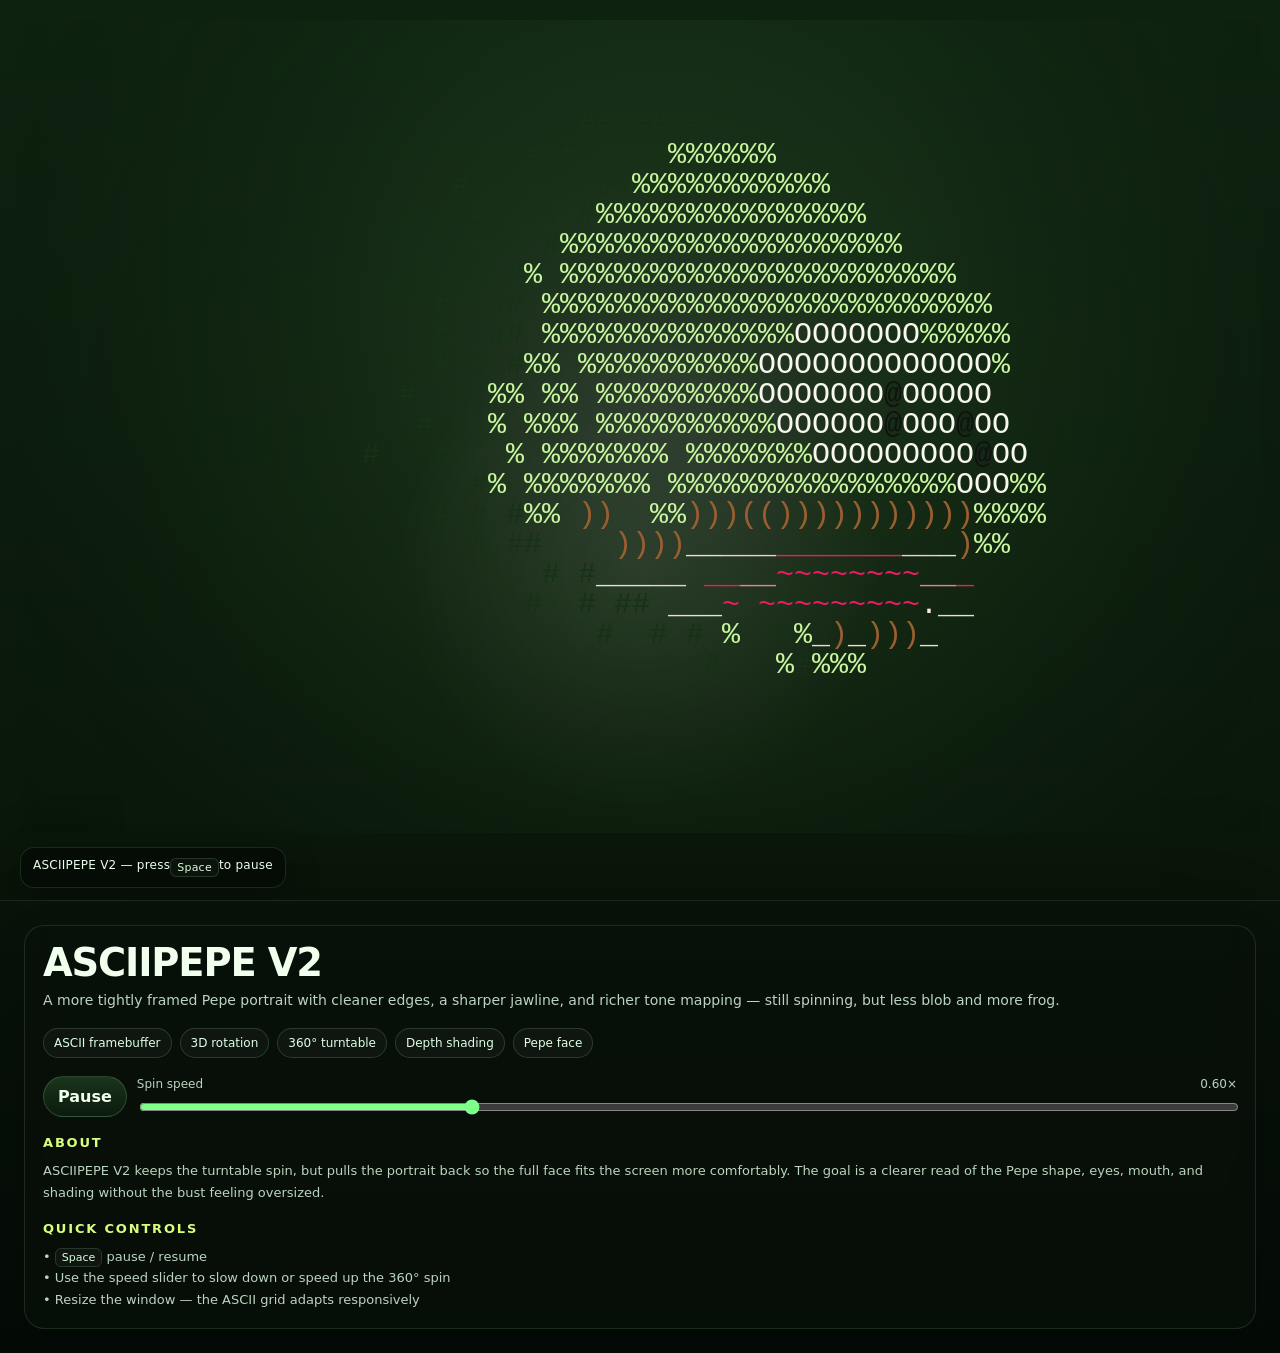
==== asciipepe/index.html @ fa3b50a5 "Add asciipepe versioned page" ====
<!doctype html>
<html lang="en">
  <head>
    <meta charset="UTF-8" />
    <meta name="viewport" content="width=device-width, initial-scale=1.0" />
    <title>ASCIIPEPE V2</title>
    <style>
      :root {
        color-scheme: dark;
        --bg0: #071006;
        --bg1: #0e2210;
        --panel: rgba(8, 16, 9, 0.78);
        --panel-strong: rgba(6, 13, 7, 0.92);
        --ink: #f0ffee;
        --muted: #bbd4bf;
        --accent: #7dff89;
        --accent2: #d6ff7a;
        --border: rgba(176, 255, 190, 0.12);
        --shadow: rgba(0, 0, 0, 0.28);
      }

      * { box-sizing: border-box; }
      html, body {
        margin: 0;
        min-height: 100%;
        min-height: 100dvh;
        overflow-x: hidden;
        overflow-y: auto;
        -webkit-text-size-adjust: 100%;
        background:
          radial-gradient(circle at 50% 42%, rgba(255,255,255,.08), transparent 24%),
          linear-gradient(180deg, var(--bg1), var(--bg0));
        color: var(--ink);
        font-family: Inter, ui-sans-serif, system-ui, -apple-system, BlinkMacSystemFont, "Segoe UI", sans-serif;
      }
      body::before {
        content: "";
        position: fixed;
        inset: 0;
        background:
          linear-gradient(transparent 0 49.5%, rgba(255,255,255,.02) 50%, transparent 50.5%),
          linear-gradient(90deg, transparent 0 49.5%, rgba(255,255,255,.012) 50%, transparent 50.5%);
        background-size: 100% 5px, 5px 100%;
        opacity: .16;
        pointer-events: none;
      }
      .shell {
        width: 100%;
        min-height: 100dvh;
        display: block;
      }
      .sceneWrap {
        position: relative;
        overflow: hidden;
        isolation: isolate;
        display: flex;
        flex-direction: column;
        min-height: 100svh;
        padding: 20px 20px 12px;
      }
      canvas { width: 100%; flex: 1 1 auto; min-height: 72svh; display: block; }
      .note {
        position: static;
        margin-top: 14px;
        display: inline-flex;
        align-self: flex-start;
        padding: 10px 12px;
        border-radius: 14px;
        background: var(--panel-strong);
        border: 1px solid var(--border);
        color: #eaffec;
        font-size: 12px;
        letter-spacing: 0.02em;
        backdrop-filter: blur(10px);
        box-shadow: 0 12px 34px var(--shadow);
      }
      .kbd {
        color: #d9ffd9;
        border: 1px solid rgba(183,255,189,.14);
        background: rgba(255,255,255,.03);
        padding: 2px 6px;
        border-radius: 6px;
        font-size: 11px;
      }
      .panel {
        padding: 24px;
        background: linear-gradient(180deg, rgba(8,18,10,.82), rgba(4,10,6,.94));
        border-top: 1px solid var(--border);
        box-shadow: 0 -20px 80px rgba(0,0,0,.2);
        overflow: auto;
        -webkit-overflow-scrolling: touch;
        overscroll-behavior: contain;
        padding-bottom: calc(24px + env(safe-area-inset-bottom));
      }
      .card {
        background: var(--panel);
        border: 1px solid var(--border);
        border-radius: 20px;
        padding: 18px;
        backdrop-filter: blur(10px);
        box-shadow: 0 12px 34px rgba(0,0,0,.22);
      }
      h1 {
        margin: 0 0 8px;
        font-size: clamp(28px, 3vw, 40px);
        letter-spacing: -0.03em;
        line-height: 1;
      }
      .lede {
        margin: 0;
        color: var(--muted);
        line-height: 1.55;
        font-size: 14px;
      }
      .pillrow { display: flex; flex-wrap: wrap; gap: 8px; margin-top: 16px; }
      .pill {
        border: 1px solid rgba(183,255,189,.16);
        border-radius: 999px;
        padding: 7px 10px;
        font-size: 12px;
        color: #dfffe7;
        background: rgba(255,255,255,.03);
      }
      .section { margin-top: 18px; }
      .section h2 {
        margin: 0 0 10px;
        font-size: 13px;
        text-transform: uppercase;
        letter-spacing: .14em;
        color: var(--accent2);
      }
      .meta {
        color: var(--muted);
        font-size: 13px;
        line-height: 1.65;
      }
      .controls { display: flex; flex-wrap: wrap; gap: 10px; align-items: center; margin-top: 18px; }
      button {
        appearance: none;
        border: 1px solid rgba(183,255,189,.18);
        background: linear-gradient(180deg, rgba(124,255,136,.16), rgba(94,210,103,.06));
        color: var(--ink);
        border-radius: 999px;
        padding: 10px 14px;
        font: inherit;
        font-weight: 650;
        cursor: pointer;
        transition: transform 160ms ease, border-color 160ms ease;
      }
      button:hover { transform: translateY(-1px); border-color: rgba(183,255,189,.35); }
      button:active { transform: translateY(1px); }
      button:focus-visible { outline: 2px solid var(--accent2); outline-offset: 2px; }
      .slider { display: grid; gap: 6px; min-width: 170px; flex: 1 1 170px; }
      .slider label { display: flex; justify-content: space-between; gap: 10px; font-size: 12px; color: var(--muted); }
      input[type="range"] { width: 100%; accent-color: var(--accent); }
      @media (max-width: 980px) {
        .sceneWrap { padding: 16px 16px 10px; }
      }
      @media (max-width: 720px) and (orientation: portrait) {
        html, body {
          min-height: 100dvh;
        }

        .sceneWrap {
          min-height: 82svh;
          touch-action: manipulation;
          padding: 14px 14px 10px;
        }

        .note {
          margin-top: 12px;
          padding: 8px 10px;
          font-size: 11px;
          max-width: calc(100vw - 20px);
        }

        .panel {
          padding: 14px 14px calc(14px + env(safe-area-inset-bottom));
          box-shadow: 0 -20px 80px rgba(0,0,0,.18);
        }

        .card {
          padding: 14px;
          border-radius: 16px;
        }

        h1 {
          font-size: clamp(24px, 7.2vw, 30px);
          margin-bottom: 6px;
        }

        .lede {
          font-size: 13px;
          line-height: 1.45;
        }

        .pillrow {
          display: none;
        }

        .controls {
          flex-direction: column;
          align-items: stretch;
          gap: 8px;
          margin-top: 14px;
        }

        button {
          width: 100%;
          padding: 12px 14px;
        }

        .slider {
          width: 100%;
          min-width: 0;
        }

        .section {
          margin-top: 14px;
        }

        .meta {
          font-size: 12px;
          line-height: 1.5;
        }
      }
      @media (prefers-reduced-motion: reduce) {
        .note::after { content: "  • motion reduced"; color: var(--muted); }
      }
    </style>
  </head>
  <body>
    <div class="shell">
      <div class="sceneWrap">
        <canvas id="scene" aria-label="Animated ASCII Pepe" role="img"></canvas>
        <div class="note">ASCIIPEPE V2 — press <span class="kbd">Space</span> to pause</div>
      </div>
      <aside class="panel">
        <div class="card">
          <h1>ASCIIPEPE V2</h1>
          <p class="lede">
            A more tightly framed Pepe portrait with cleaner edges, a sharper jawline, and richer tone mapping — still spinning, but less blob and more frog.
          </p>

          <div class="pillrow">
            <span class="pill">ASCII framebuffer</span>
            <span class="pill">3D rotation</span>
            <span class="pill">360° turntable</span>
            <span class="pill">Depth shading</span>
            <span class="pill">Pepe face</span>
          </div>

          <div class="controls">
            <button id="toggle" type="button">Pause</button>
            <div class="slider">
              <label for="speed"><span>Spin speed</span><span id="speedValue">0.6×</span></label>
              <input id="speed" type="range" min="0" max="2" step="0.05" value="0.6" />
            </div>
          </div>

          <div class="section">
            <h2>About</h2>
            <div class="meta">
              ASCIIPEPE V2 keeps the turntable spin, but pulls the portrait back so the full face fits the screen more
              comfortably. The goal is a clearer read of the Pepe shape, eyes, mouth, and shading without the bust
              feeling oversized.
            </div>
          </div>

          <div class="section">
            <h2>Quick controls</h2>
            <div class="meta">
              <div>• <span class="kbd">Space</span> pause / resume</div>
              <div>• Use the speed slider to slow down or speed up the 360° spin</div>
              <div>• Resize the window — the ASCII grid adapts responsively</div>
            </div>
          </div>
        </div>
      </aside>
    </div>

    <script>
      const canvas = document.getElementById('scene');
      const ctx = canvas.getContext('2d');
      const toggleBtn = document.getElementById('toggle');
      const speedInput = document.getElementById('speed');
      const speedValue = document.getElementById('speedValue');

      let width = 0;
      let height = 0;
      let dpr = 1;
      let cols = 0;
      let rows = 0;
      let charW = 10;
      let charH = 18;
      let paused = false;
      let speed = 0.6;
      let rot = 0;
      let drift = 0;
      let raf = 0;

      const ramp = ' .,:;=!*#%@';
      const skinTones = ['#081408', '#102010', '#173217', '#1d441b', '#275b25', '#32722f', '#438a3d', '#5ea951', '#86c96d', '#c8f79f'];
      const rimTones = ['#081408', '#102010', '#173217', '#204320'];
      const cheekTones = ['#6c3b25', '#915030', '#b86d42', '#d99859'];
      const eyeWhite = '#f7f6ef';
      const black = '#111111';
      const lip = '#9a5f31';
      const tongue = '#ef1a67';
      const highlight = '#f6ffe7';

      const clamp = (v, lo, hi) => Math.max(lo, Math.min(hi, v));
      const sat = (v) => clamp(v, 0, 1);
      const ellipse = (x, y, cx, cy, rx, ry) => (((x - cx) / rx) ** 2 + ((y - cy) / ry) ** 2);
      const superEllipse = (x, y, cx, cy, rx, ry, power = 1.7) => {
        const dx = Math.abs((x - cx) / rx);
        const dy = Math.abs((y - cy) / ry);
        return dx ** power + dy ** power;
      };
      const smooth = (a, b, x) => {
        const t = sat((x - a) / (b - a));
        return t * t * (3 - 2 * t);
      };

      function resize() {
        dpr = Math.min(window.devicePixelRatio || 1, 2);
        width = Math.max(1, canvas.clientWidth);
        height = Math.max(1, canvas.clientHeight);
        canvas.width = Math.floor(width * dpr);
        canvas.height = Math.floor(height * dpr);
        canvas.style.width = '100%';
        canvas.style.height = '100%';
        ctx.setTransform(dpr, 0, 0, dpr, 0, 0);

        const compact = width <= 720 || height <= 680;
        charH = Math.max(compact ? 13 : 16, Math.min(compact ? 22 : 30, Math.floor(Math.min(width, height) / (compact ? 26 : 22))));
        charW = Math.max(8, Math.floor(charH * 0.6));
        cols = Math.max(compact ? 30 : 44, Math.floor(width / charW));
        rows = Math.max(compact ? 18 : 24, Math.floor(height / charH));
        ctx.font = `${charH}px ui-monospace, SFMono-Regular, Menlo, Monaco, Consolas, monospace`;
        ctx.textBaseline = 'top';
      }

      function rotate3D(x, y, z, yaw, pitch, roll) {
        const sy = Math.sin(yaw);
        const cy = Math.cos(yaw);
        const sp = Math.sin(pitch);
        const cp = Math.cos(pitch);
        const sr = Math.sin(roll);
        const cr = Math.cos(roll);

        let x1 = x * cy + z * sy;
        let z1 = -x * sy + z * cy;
        let y1 = y;

        let y2 = y1 * cp - z1 * sp;
        let z2 = y1 * sp + z1 * cp;
        let x2 = x1;

        let x3 = x2 * cr - y2 * sr;
        let y3 = x2 * sr + y2 * cr;
        return [x3, y3, z2];
      }

      function headField(x, y) {
        const skull = 1 - superEllipse(x, y, -0.06, -0.10, 0.78, 0.68, 1.72);
        const brow = 1 - superEllipse(x, y, 0.02, -0.28, 0.64, 0.23, 2.35);
        const cheekL = 1 - superEllipse(x, y, -0.38, 0.10, 0.54, 0.40, 1.56);
        const cheekR = 1 - superEllipse(x, y, 0.34, 0.08, 0.42, 0.33, 1.55);
        const jaw = 1 - superEllipse(x, y, 0.02, 0.32, 0.70, 0.28, 1.42);
        const chin = 1 - superEllipse(x, y, 0.08, 0.52, 0.22, 0.09, 2.00);
        const snout = 1 - superEllipse(x, y, 0.16, 0.17, 0.46, 0.17, 2.10);
        return Math.max(skull, brow, cheekL, cheekR, jaw, chin, snout);
      }

      function featureAt(x, y, z, t, turn, light) {
        const profile = headField(x, y);
        if (profile <= 0) return null;

        const edge = smooth(0.05, 0.22, profile);
        const ridge = clamp(z * 0.78 + light * 0.70 + 0.05 * Math.sin(t * 0.75 + x * 3.0), 0, 1);
        const toneIdx = Math.floor(clamp(ridge * (skinTones.length - 1), 0, skinTones.length - 1));
        let ch = ramp[Math.floor(ridge * (ramp.length - 1))];
        let color = skinTones[toneIdx];
        let priority = 1;

        if (profile < 0.18) {
          ch = '#';
          color = rimTones[Math.floor(clamp((1 - profile) * (rimTones.length - 1), 0, rimTones.length - 1))];
          priority = 8;
        }

        if (edge > 0.41 && priority < 7) {
          ch = '%';
          color = skinTones[Math.min(skinTones.length - 1, toneIdx + 1)];
          priority = 7;
        }

        const browLift = 0.020 * Math.sin(t * 1.8 + x * 5.5);
        const eyeShift = turn * 0.06;
        const eyeSquash = 1 - Math.min(0.14, Math.abs(turn) * 0.12);
        const eyeL = ellipse(x, y, -0.14 + eyeShift, -0.06 + browLift, 0.30 * eyeSquash, 0.19);
        const eyeR = ellipse(x, y, 0.22 + eyeShift, -0.05 - browLift, 0.24 * eyeSquash, 0.17);
        const pupilL = ellipse(x, y, -0.08 + eyeShift, -0.03 + browLift, 0.055 * eyeSquash, 0.060);
        const pupilR = ellipse(x, y, 0.22 + eyeShift, -0.02 - browLift, 0.050 * eyeSquash, 0.056);
        const glintL = ellipse(x, y, -0.04 + eyeShift, -0.10 + browLift, 0.028, 0.035);
        const glintR = ellipse(x, y, 0.26 + eyeShift, -0.09 - browLift, 0.024, 0.030);
        const lidL = y < -0.10 && y > -0.32 && x < 0.10 && x > -0.44;
        const lidR = y < -0.11 && y > -0.30 && x > 0.04 && x < 0.54;

        if (eyeL <= 1 && priority < 9) { ch = 'O'; color = eyeWhite; priority = 9; }
        if (eyeR <= 1 && priority < 9) { ch = 'O'; color = eyeWhite; priority = 9; }
        if (pupilL <= 1 && priority < 10) { ch = '@'; color = black; priority = 10; }
        if (pupilR <= 1 && priority < 10) { ch = '@'; color = black; priority = 10; }
        if (glintL <= 1 && priority < 11) { ch = '.'; color = highlight; priority = 11; }
        if (glintR <= 1 && priority < 11) { ch = '.'; color = highlight; priority = 11; }
        if ((lidL || lidR) && priority < 6) { ch = '-'; color = rimTones[1]; priority = 6; }

        const browBarL = y > -0.22 && y < -0.14 && x > -0.38 && x < 0.04;
        const browBarR = y > -0.20 && y < -0.12 && x > 0.02 && x < 0.38;
        if ((browBarL || browBarR) && priority < 7) { ch = '='; color = rimTones[2]; priority = 7; }

        const bridge = Math.abs(x - 0.12 - 0.14 * Math.tan(y * 0.95) - turn * 0.04) < 0.016 && y > -0.13 && y < 0.16;
        if (bridge && priority < 7) { ch = '/'; color = rimTones[2]; priority = 7; }

        const nose = ellipse(x, y, 0.10 + turn * 0.03, 0.05, 0.052, 0.046);
        if (nose <= 1 && priority < 8) { ch = ch === ' ' ? ':' : ch; color = rimTones[1]; priority = 8; }
        const nostrilL = ellipse(x, y, 0.06 + turn * 0.02, 0.08, 0.017, 0.013);
        const nostrilR = ellipse(x, y, 0.12 + turn * 0.02, 0.08, 0.017, 0.013);
        if (nostrilL <= 1 && priority < 9) { ch = '.'; color = black; priority = 9; }
        if (nostrilR <= 1 && priority < 9) { ch = '.'; color = black; priority = 9; }

        const foldL = Math.abs(y - (0.03 + 0.11 * Math.sin((x + 0.46) * 7 + turn))) < 0.022 && x < 0.10 && x > -0.50;
        const foldR = Math.abs(y - (0.04 + 0.08 * Math.sin((x - 0.10) * 7.3 - turn))) < 0.022 && x > 0.02 && x < 0.58;
        if ((foldL || foldR)) { ch = ch === ' ' ? '~' : ch; if (priority < 6) { color = rimTones[1]; priority = 6; } }

        const cheekGlowL = ellipse(x, y, -0.28, 0.12, 0.18, 0.13);
        const cheekGlowR = ellipse(x, y, 0.22, 0.10, 0.17, 0.12);
        if (cheekGlowL <= 1 && priority < 5) {
          ch = ch === ' ' ? '.' : ch;
          color = cheekTones[clamp(3 - Math.floor(cheekGlowL * 3), 0, 3)];
          priority = 5;
        }
        if (cheekGlowR <= 1 && priority < 5) {
          ch = ch === ' ' ? '.' : ch;
          color = cheekTones[clamp(3 - Math.floor(cheekGlowR * 3), 0, 3)];
          priority = 5;
        }

        const mouthCurve = 0.39 + 0.04 * Math.cos((x + 0.08) * 2.6);
        const mouthBand = Math.abs(y - mouthCurve) < 0.020 && x > -0.48 && x < 0.58;
        const mouthShade = Math.abs(y - (mouthCurve + 0.045)) < 0.016 && x > -0.36 && x < 0.50;
        const outerM = ellipse(x, y, 0.02 + turn * 0.03, 0.37, 0.72 * eyeSquash, 0.17);
        const innerM = ellipse(x, y, 0.06 + turn * 0.04, 0.40, 0.60 * eyeSquash, 0.12);
        const tongueM = ellipse(x, y, -0.01 + turn * 0.03, 0.44, 0.24 * eyeSquash, 0.070);
        const toothM = ellipse(x, y, 0.31 + turn * 0.03, 0.40, 0.09, 0.040);
        const gumLine = Math.abs(y - (0.29 + 0.08 * Math.cos((x + 0.10) * 2.8))) < 0.022 && x > -0.44 && x < 0.56;

        if (outerM <= 1 && priority < 8) { ch = ')'; color = lip; priority = 8; }
        if (innerM <= 1 && priority < 9) {
          ch = '_';
          color = innerM < 0.72 ? (innerM > 0.55 ? '#f1cddc' : innerM > 0.38 ? tongue : '#ef7aaa') : '#eadfd8';
          priority = 9;
        }
        if (tongueM <= 1 && priority < 10) { ch = '~'; color = tongue; priority = 10; }
        if (toothM <= 1 && priority < 11) { ch = '.'; color = '#f5ede7'; priority = 11; }
        if (gumLine && priority < 4) { ch = '-'; color = rimTones[0]; priority = 4; }
        if (mouthBand && priority < 8) { ch = x < 0 ? '_' : '-'; color = lip; priority = 8; }
        if (mouthShade && priority < 7) { ch = ch === ' ' ? '.' : ch; color = lip; priority = 7; }

        const cornerL = ellipse(x, y, -0.34 + turn * 0.03, 0.33, 0.11, 0.08);
        const cornerR = ellipse(x, y, 0.40 + turn * 0.03, 0.33, 0.12, 0.085);
        if (cornerL <= 1 && priority < 9) { ch = '('; color = lip; priority = 9; }
        if (cornerR <= 1 && priority < 9) { ch = ')'; color = lip; priority = 9; }

        const jaw = ellipse(x, y, -0.04 + turn * 0.06, 0.32, 0.96 * (1 - Math.abs(turn) * 0.06), 0.74);
        if (jaw <= 1 && priority < 3) {
          ch = ridge > 0.55 ? '.' : ',';
          color = skinTones[Math.max(0, toneIdx - 1)];
          priority = 3;
        }

        const lowerLip = Math.abs(y - (0.40 + 0.06 * Math.cos((x + 0.16) * 4.2))) < 0.018 && x > -0.24 && x < 0.56;
        if (lowerLip && priority < 7) { ch = '_'; color = lip; priority = 7; }

        if (priority < 4 && ridge > 0.95) {
          ch = ch === ' ' ? '.' : ch;
          color = skinTones[Math.min(skinTones.length - 1, toneIdx + 2)];
          priority = 4;
        }

        return { ch, color, priority };
      }

      function drawFrame(time) {
        const t = time * 0.001;
        if (!paused) {
          rot += 0.026 * speed;
          drift += 0.010 * speed;
        }

        ctx.clearRect(0, 0, width, height);
        const bloom = ctx.createRadialGradient(width * 0.52, height * 0.46, 20, width * 0.52, height * 0.46, Math.max(width, height) * 0.64);
        bloom.addColorStop(0, 'rgba(255,255,248,0.12)');
        bloom.addColorStop(0.28, 'rgba(104,165,90,0.12)');
        bloom.addColorStop(0.58, 'rgba(46,89,48,0.10)');
        bloom.addColorStop(1, 'rgba(0,0,0,0)');
        ctx.fillStyle = bloom;
        ctx.fillRect(0, 0, width, height);

        const cellCount = cols * rows;
        const chars = new Array(cellCount).fill(' ');
        const colors = new Array(cellCount).fill('transparent');
        const depth = new Float32Array(cellCount).fill(-1e9);

        const compact = width <= 720 || height <= 680;
        const scenePad = compact ? 0.14 : 0.11;
        const padX = width * scenePad;
        const padY = height * scenePad;
        const usableWidth = Math.max(0, width - padX * 2);
        const usableHeight = Math.max(0, height - padY * 2);
        const baseX = padX + usableWidth * 0.5;
        const baseY = padY + usableHeight * 0.5;
        const scale = Math.min(usableWidth, usableHeight) * (compact ? 0.60 : 0.66);
        const spin = rot;
        const yaw = spin;
        const pitch = 0.18 * Math.sin(t * 0.54) - 0.08;
        const roll = 0.10 * Math.sin(t * 0.38) + 0.02 * Math.sin(t * 1.3);
        const turn = Math.sin(t * 0.55) * 0.32 + Math.sin(t * 1.15) * 0.06;
        const sway = Math.sin(t * 0.36) * 0.06;

        for (let row = 0; row < rows; row++) {
          for (let col = 0; col < cols; col++) {
            const idx = row * cols + col;
            const nx = (col / (cols - 1)) * 2 - 1;
            const ny = (row / (rows - 1)) * 2 - 1;

            let x = nx * 1.08 + 0.08 * Math.sin(t * 0.65 + ny * 3.2);
            let y = ny * 1.02 + 0.04 * Math.cos(t * 0.9 + nx * 4.1);
            x *= 1 - Math.min(0.16, Math.abs(nx) * 0.08);
            y *= 1 - Math.min(0.08, Math.abs(ny) * 0.05);

            const profile = headField(x, y);
            if (profile <= 0) continue;
            const localZ = Math.sqrt(profile) * 0.98;
            const lit = clamp(0.58 + localZ * 0.36 - x * 0.12 - y * 0.08 + Math.cos(yaw) * 0.05, 0, 1);
            let [rx, ry, rz] = rotate3D(x, y, localZ, yaw, pitch, roll);
            rx += 0.03 * Math.sin(t * 0.4 + y * 2.4);
            ry += sway * rx;
            rz += 0.02 * Math.cos(t * 0.3 + x * 2.1);

            const sx = baseX + rx * scale;
            const sy = baseY + ry * scale * (compact ? 0.88 : 0.93);
            const c = Math.floor(sx / charW);
            const r = Math.floor(sy / charH);
            if (c < 0 || c >= cols || r < 0 || r >= rows) continue;

            const screenIdx = r * cols + c;
            const depthValue = rz + localZ * 0.22;
            if (depthValue <= depth[screenIdx]) continue;

            const feature = featureAt(x, y, localZ, t + drift, turn, lit);
            if (!feature) continue;
            depth[screenIdx] = depthValue;
            chars[screenIdx] = feature.ch;
            colors[screenIdx] = feature.color;
          }
        }

        for (let row = 0; row < rows; row++) {
          for (let col = 0; col < cols; col++) {
            const idx = row * cols + col;
            const ch = chars[idx];
            if (ch === ' ') continue;
            ctx.fillStyle = colors[idx];
            ctx.fillText(ch, col * charW, row * charH);
          }
        }

        raf = requestAnimationFrame(drawFrame);
      }

      function setSpeed(v) {
        speed = v;
        speedValue.textContent = `${Number(v).toFixed(2).replace(/\.00$/, '.0')}×`;
      }

      toggleBtn.addEventListener('click', () => {
        paused = !paused;
        toggleBtn.textContent = paused ? 'Resume' : 'Pause';
      });
      speedInput.addEventListener('input', (e) => setSpeed(parseFloat(e.target.value)));
      window.addEventListener('keydown', (e) => {
        if (e.code === 'Space') {
          e.preventDefault();
          toggleBtn.click();
        }
      });
      window.addEventListener('resize', resize);

      resize();
      setSpeed(parseFloat(speedInput.value));
      drawFrame(performance.now());
    </script>
  </body>
</html>
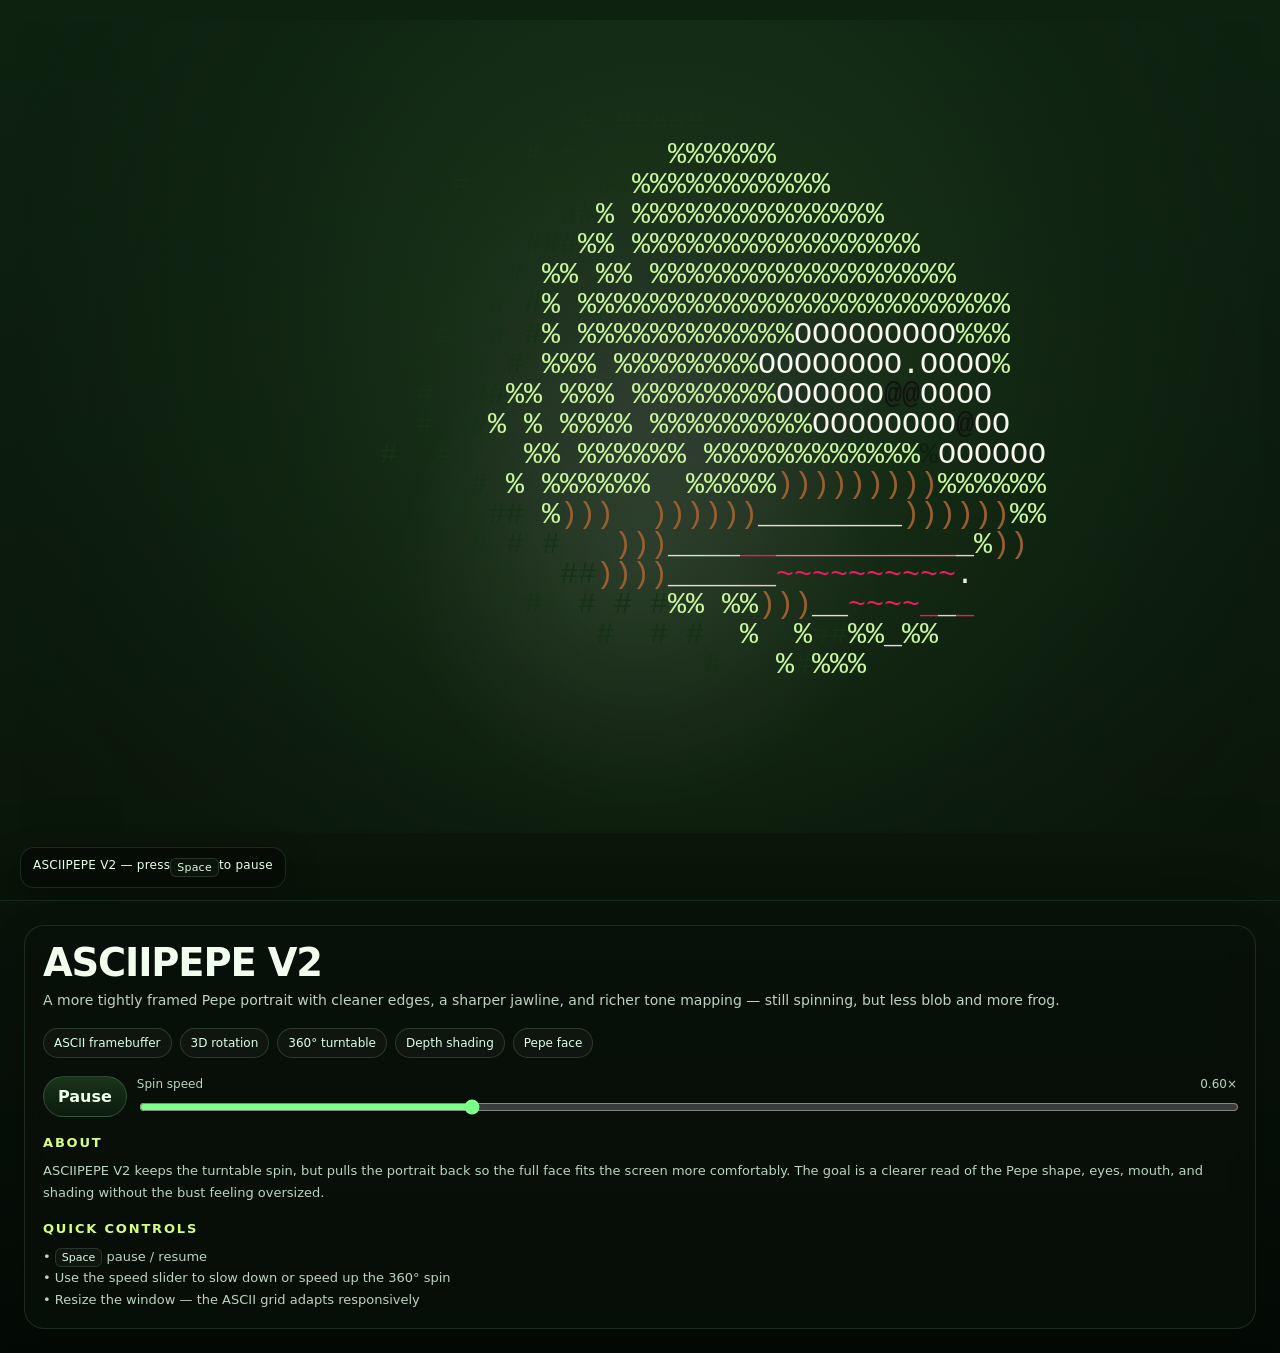
==== commit 4a5eaad4: "Raise ASCII Pepe features and freeze pause" ====
--- a/asciipepe/index.html
+++ b/asciipepe/index.html
@@ -297,6 +297,7 @@
       let speed = 0.6;
       let rot = 0;
       let drift = 0;
+      let frozenT = 0;
       let raf = 0;
 
       const ramp = ' .,:;=!*#%@';
@@ -399,12 +400,12 @@
         const browLift = 0.020 * Math.sin(t * 1.8 + x * 5.5);
         const eyeShift = turn * 0.06;
         const eyeSquash = 1 - Math.min(0.14, Math.abs(turn) * 0.12);
-        const eyeL = ellipse(x, y, -0.14 + eyeShift, -0.06 + browLift, 0.30 * eyeSquash, 0.19);
-        const eyeR = ellipse(x, y, 0.22 + eyeShift, -0.05 - browLift, 0.24 * eyeSquash, 0.17);
-        const pupilL = ellipse(x, y, -0.08 + eyeShift, -0.03 + browLift, 0.055 * eyeSquash, 0.060);
-        const pupilR = ellipse(x, y, 0.22 + eyeShift, -0.02 - browLift, 0.050 * eyeSquash, 0.056);
-        const glintL = ellipse(x, y, -0.04 + eyeShift, -0.10 + browLift, 0.028, 0.035);
-        const glintR = ellipse(x, y, 0.26 + eyeShift, -0.09 - browLift, 0.024, 0.030);
+        const eyeL = ellipse(x, y, -0.14 + eyeShift, -0.10 + browLift, 0.30 * eyeSquash, 0.19);
+        const eyeR = ellipse(x, y, 0.22 + eyeShift, -0.09 - browLift, 0.24 * eyeSquash, 0.17);
+        const pupilL = ellipse(x, y, -0.08 + eyeShift, -0.07 + browLift, 0.055 * eyeSquash, 0.060);
+        const pupilR = ellipse(x, y, 0.22 + eyeShift, -0.06 - browLift, 0.050 * eyeSquash, 0.056);
+        const glintL = ellipse(x, y, -0.04 + eyeShift, -0.14 + browLift, 0.028, 0.035);
+        const glintR = ellipse(x, y, 0.26 + eyeShift, -0.13 - browLift, 0.024, 0.030);
         const lidL = y < -0.10 && y > -0.32 && x < 0.10 && x > -0.44;
         const lidR = y < -0.11 && y > -0.30 && x > 0.04 && x < 0.54;
 
@@ -447,14 +448,14 @@
           priority = 5;
         }
 
-        const mouthCurve = 0.39 + 0.04 * Math.cos((x + 0.08) * 2.6);
+        const mouthCurve = 0.34 + 0.04 * Math.cos((x + 0.08) * 2.6);
         const mouthBand = Math.abs(y - mouthCurve) < 0.020 && x > -0.48 && x < 0.58;
         const mouthShade = Math.abs(y - (mouthCurve + 0.045)) < 0.016 && x > -0.36 && x < 0.50;
-        const outerM = ellipse(x, y, 0.02 + turn * 0.03, 0.37, 0.72 * eyeSquash, 0.17);
-        const innerM = ellipse(x, y, 0.06 + turn * 0.04, 0.40, 0.60 * eyeSquash, 0.12);
-        const tongueM = ellipse(x, y, -0.01 + turn * 0.03, 0.44, 0.24 * eyeSquash, 0.070);
-        const toothM = ellipse(x, y, 0.31 + turn * 0.03, 0.40, 0.09, 0.040);
-        const gumLine = Math.abs(y - (0.29 + 0.08 * Math.cos((x + 0.10) * 2.8))) < 0.022 && x > -0.44 && x < 0.56;
+        const outerM = ellipse(x, y, 0.02 + turn * 0.03, 0.32, 0.72 * eyeSquash, 0.17);
+        const innerM = ellipse(x, y, 0.06 + turn * 0.04, 0.35, 0.60 * eyeSquash, 0.12);
+        const tongueM = ellipse(x, y, -0.01 + turn * 0.03, 0.39, 0.24 * eyeSquash, 0.070);
+        const toothM = ellipse(x, y, 0.31 + turn * 0.03, 0.35, 0.09, 0.040);
+        const gumLine = Math.abs(y - (0.25 + 0.08 * Math.cos((x + 0.10) * 2.8))) < 0.022 && x > -0.44 && x < 0.56;
 
         if (outerM <= 1 && priority < 8) { ch = ')'; color = lip; priority = 8; }
         if (innerM <= 1 && priority < 9) {
@@ -494,6 +495,7 @@
 
       function drawFrame(time) {
         const t = time * 0.001;
+        const animT = paused ? frozenT : t;
         if (!paused) {
           rot += 0.026 * speed;
           drift += 0.010 * speed;
@@ -524,10 +526,10 @@
         const scale = Math.min(usableWidth, usableHeight) * (compact ? 0.60 : 0.66);
         const spin = rot;
         const yaw = spin;
-        const pitch = 0.18 * Math.sin(t * 0.54) - 0.08;
-        const roll = 0.10 * Math.sin(t * 0.38) + 0.02 * Math.sin(t * 1.3);
-        const turn = Math.sin(t * 0.55) * 0.32 + Math.sin(t * 1.15) * 0.06;
-        const sway = Math.sin(t * 0.36) * 0.06;
+        const pitch = 0.18 * Math.sin(animT * 0.54) - 0.08;
+        const roll = 0.10 * Math.sin(animT * 0.38) + 0.02 * Math.sin(animT * 1.3);
+        const turn = Math.sin(animT * 0.55) * 0.32 + Math.sin(animT * 1.15) * 0.06;
+        const sway = Math.sin(animT * 0.36) * 0.06;
 
         for (let row = 0; row < rows; row++) {
           for (let col = 0; col < cols; col++) {
@@ -535,8 +537,8 @@
             const nx = (col / (cols - 1)) * 2 - 1;
             const ny = (row / (rows - 1)) * 2 - 1;
 
-            let x = nx * 1.08 + 0.08 * Math.sin(t * 0.65 + ny * 3.2);
-            let y = ny * 1.02 + 0.04 * Math.cos(t * 0.9 + nx * 4.1);
+            let x = nx * 1.08 + 0.08 * Math.sin(animT * 0.65 + ny * 3.2);
+            let y = ny * 1.02 + 0.04 * Math.cos(animT * 0.9 + nx * 4.1);
             x *= 1 - Math.min(0.16, Math.abs(nx) * 0.08);
             y *= 1 - Math.min(0.08, Math.abs(ny) * 0.05);
 
@@ -545,9 +547,9 @@
             const localZ = Math.sqrt(profile) * 0.98;
             const lit = clamp(0.58 + localZ * 0.36 - x * 0.12 - y * 0.08 + Math.cos(yaw) * 0.05, 0, 1);
             let [rx, ry, rz] = rotate3D(x, y, localZ, yaw, pitch, roll);
-            rx += 0.03 * Math.sin(t * 0.4 + y * 2.4);
+            rx += 0.03 * Math.sin(animT * 0.4 + y * 2.4);
             ry += sway * rx;
-            rz += 0.02 * Math.cos(t * 0.3 + x * 2.1);
+            rz += 0.02 * Math.cos(animT * 0.3 + x * 2.1);
 
             const sx = baseX + rx * scale;
             const sy = baseY + ry * scale * (compact ? 0.88 : 0.93);
@@ -559,7 +561,7 @@
             const depthValue = rz + localZ * 0.22;
             if (depthValue <= depth[screenIdx]) continue;
 
-            const feature = featureAt(x, y, localZ, t + drift, turn, lit);
+            const feature = featureAt(x, y, localZ, animT + drift, turn, lit);
             if (!feature) continue;
             depth[screenIdx] = depthValue;
             chars[screenIdx] = feature.ch;
@@ -587,6 +589,7 @@
 
       toggleBtn.addEventListener('click', () => {
         paused = !paused;
+        if (paused) frozenT = performance.now() * 0.001;
         toggleBtn.textContent = paused ? 'Resume' : 'Pause';
       });
       speedInput.addEventListener('input', (e) => setSpeed(parseFloat(e.target.value)));
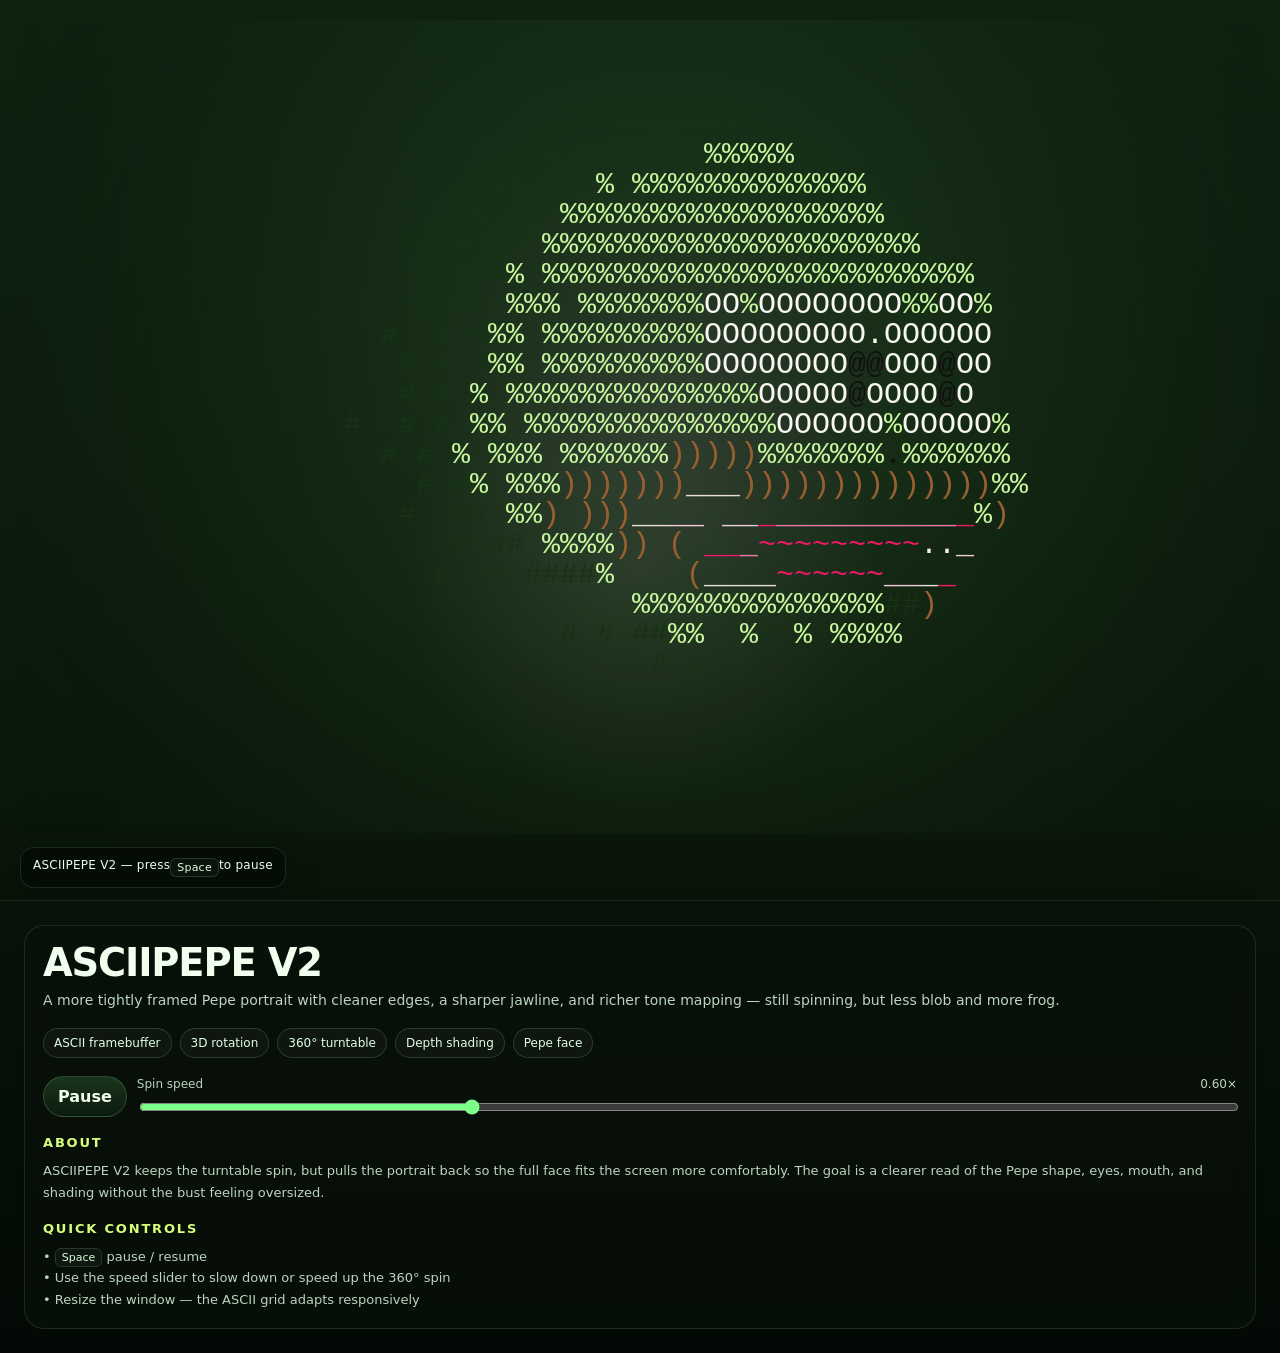
==== commit d22ea7c2: "Raise ASCII Pepe features and remove jitter" ====
--- a/asciipepe/index.html
+++ b/asciipepe/index.html
@@ -397,15 +397,15 @@
           priority = 7;
         }
 
-        const browLift = 0.020 * Math.sin(t * 1.8 + x * 5.5);
-        const eyeShift = turn * 0.06;
-        const eyeSquash = 1 - Math.min(0.14, Math.abs(turn) * 0.12);
-        const eyeL = ellipse(x, y, -0.14 + eyeShift, -0.10 + browLift, 0.30 * eyeSquash, 0.19);
-        const eyeR = ellipse(x, y, 0.22 + eyeShift, -0.09 - browLift, 0.24 * eyeSquash, 0.17);
-        const pupilL = ellipse(x, y, -0.08 + eyeShift, -0.07 + browLift, 0.055 * eyeSquash, 0.060);
-        const pupilR = ellipse(x, y, 0.22 + eyeShift, -0.06 - browLift, 0.050 * eyeSquash, 0.056);
-        const glintL = ellipse(x, y, -0.04 + eyeShift, -0.14 + browLift, 0.028, 0.035);
-        const glintR = ellipse(x, y, 0.26 + eyeShift, -0.13 - browLift, 0.024, 0.030);
+        const browLift = 0;
+        const eyeShift = 0;
+        const eyeSquash = 1 - Math.min(0.10, Math.abs(turn) * 0.06);
+        const eyeL = ellipse(x, y, -0.14 + eyeShift, -0.16 + browLift, 0.30 * eyeSquash, 0.19);
+        const eyeR = ellipse(x, y, 0.22 + eyeShift, -0.15 - browLift, 0.24 * eyeSquash, 0.17);
+        const pupilL = ellipse(x, y, -0.08 + eyeShift, -0.13 + browLift, 0.055 * eyeSquash, 0.060);
+        const pupilR = ellipse(x, y, 0.22 + eyeShift, -0.12 - browLift, 0.050 * eyeSquash, 0.056);
+        const glintL = ellipse(x, y, -0.04 + eyeShift, -0.20 + browLift, 0.028, 0.035);
+        const glintR = ellipse(x, y, 0.26 + eyeShift, -0.19 - browLift, 0.024, 0.030);
         const lidL = y < -0.10 && y > -0.32 && x < 0.10 && x > -0.44;
         const lidR = y < -0.11 && y > -0.30 && x > 0.04 && x < 0.54;
 
@@ -448,14 +448,14 @@
           priority = 5;
         }
 
-        const mouthCurve = 0.34 + 0.04 * Math.cos((x + 0.08) * 2.6);
+        const mouthCurve = 0.28 + 0.04 * Math.cos((x + 0.08) * 2.6);
         const mouthBand = Math.abs(y - mouthCurve) < 0.020 && x > -0.48 && x < 0.58;
         const mouthShade = Math.abs(y - (mouthCurve + 0.045)) < 0.016 && x > -0.36 && x < 0.50;
-        const outerM = ellipse(x, y, 0.02 + turn * 0.03, 0.32, 0.72 * eyeSquash, 0.17);
-        const innerM = ellipse(x, y, 0.06 + turn * 0.04, 0.35, 0.60 * eyeSquash, 0.12);
-        const tongueM = ellipse(x, y, -0.01 + turn * 0.03, 0.39, 0.24 * eyeSquash, 0.070);
-        const toothM = ellipse(x, y, 0.31 + turn * 0.03, 0.35, 0.09, 0.040);
-        const gumLine = Math.abs(y - (0.25 + 0.08 * Math.cos((x + 0.10) * 2.8))) < 0.022 && x > -0.44 && x < 0.56;
+        const outerM = ellipse(x, y, 0.02, 0.26, 0.72 * eyeSquash, 0.17);
+        const innerM = ellipse(x, y, 0.06, 0.29, 0.60 * eyeSquash, 0.12);
+        const tongueM = ellipse(x, y, -0.01, 0.33, 0.24 * eyeSquash, 0.070);
+        const toothM = ellipse(x, y, 0.31, 0.29, 0.09, 0.040);
+        const gumLine = Math.abs(y - (0.19 + 0.08 * Math.cos((x + 0.10) * 2.8))) < 0.022 && x > -0.44 && x < 0.56;
 
         if (outerM <= 1 && priority < 8) { ch = ')'; color = lip; priority = 8; }
         if (innerM <= 1 && priority < 9) {
@@ -537,8 +537,8 @@
             const nx = (col / (cols - 1)) * 2 - 1;
             const ny = (row / (rows - 1)) * 2 - 1;
 
-            let x = nx * 1.08 + 0.08 * Math.sin(animT * 0.65 + ny * 3.2);
-            let y = ny * 1.02 + 0.04 * Math.cos(animT * 0.9 + nx * 4.1);
+            let x = nx * 1.08;
+            let y = ny * 1.02;
             x *= 1 - Math.min(0.16, Math.abs(nx) * 0.08);
             y *= 1 - Math.min(0.08, Math.abs(ny) * 0.05);
 
@@ -547,9 +547,6 @@
             const localZ = Math.sqrt(profile) * 0.98;
             const lit = clamp(0.58 + localZ * 0.36 - x * 0.12 - y * 0.08 + Math.cos(yaw) * 0.05, 0, 1);
             let [rx, ry, rz] = rotate3D(x, y, localZ, yaw, pitch, roll);
-            rx += 0.03 * Math.sin(animT * 0.4 + y * 2.4);
-            ry += sway * rx;
-            rz += 0.02 * Math.cos(animT * 0.3 + x * 2.1);
 
             const sx = baseX + rx * scale;
             const sy = baseY + ry * scale * (compact ? 0.88 : 0.93);
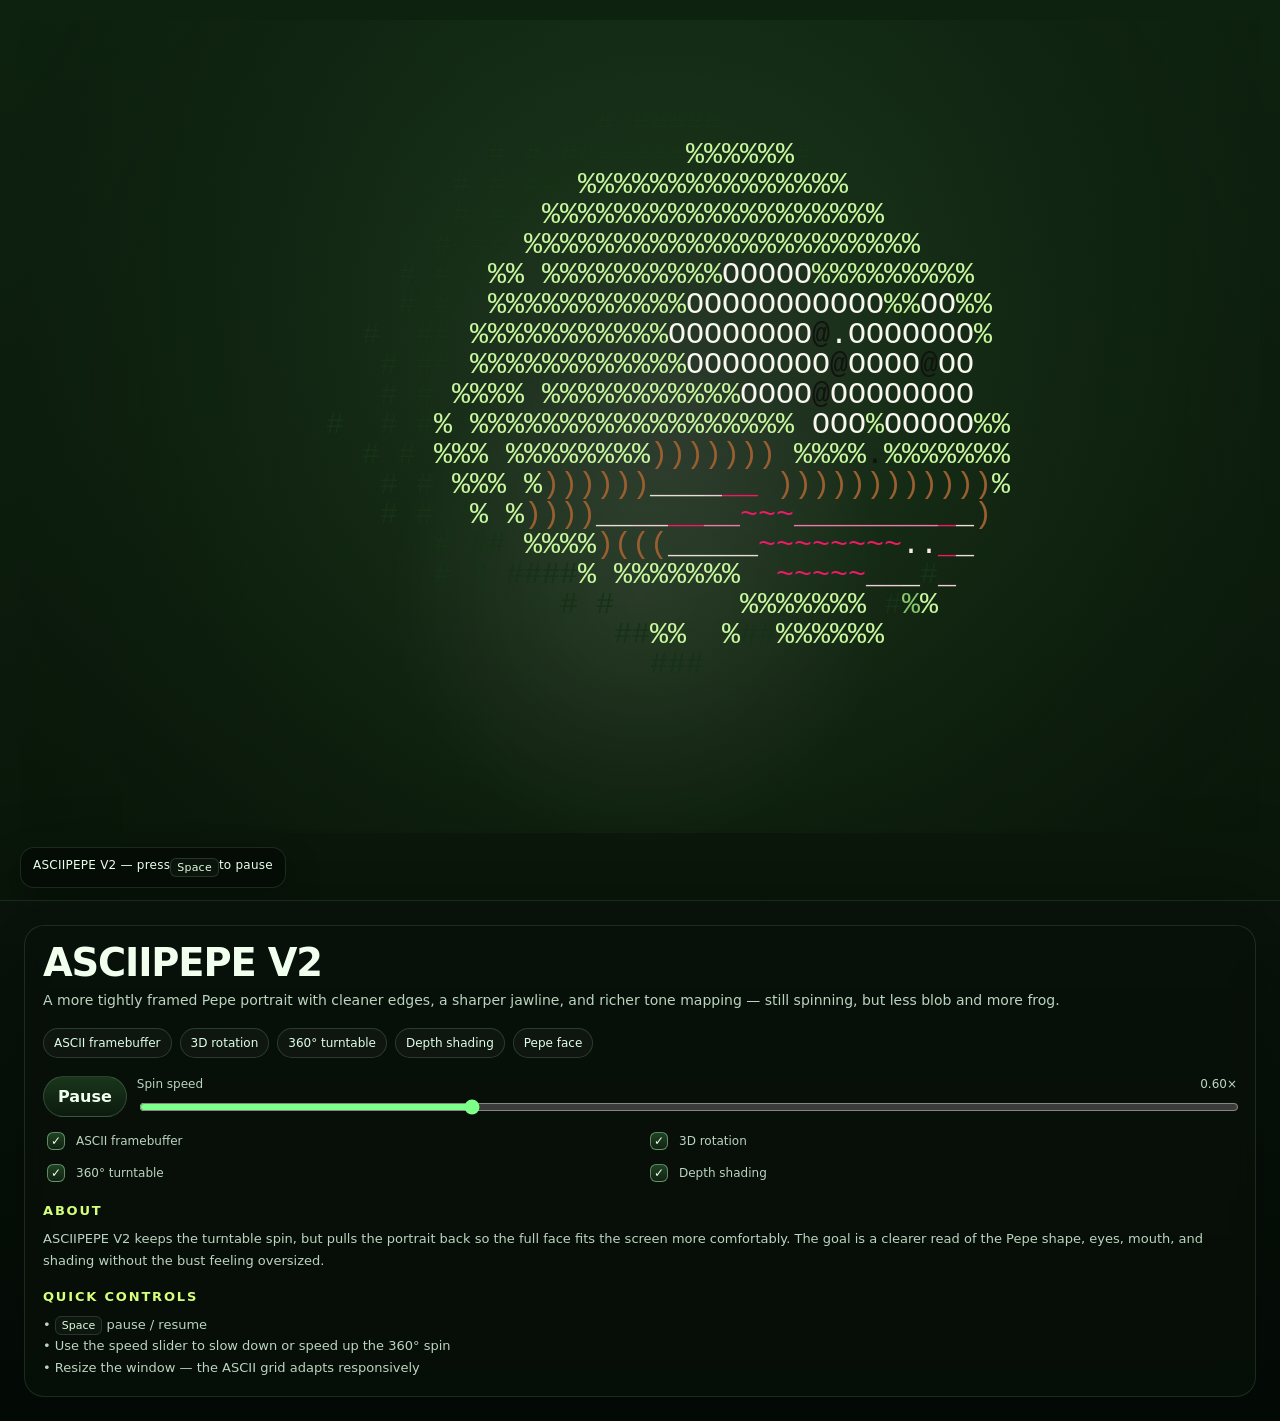
==== commit 1db15a18: "Add render option toggles" ====
--- a/asciipepe/index.html
+++ b/asciipepe/index.html
@@ -152,6 +152,41 @@
       button:focus-visible { outline: 2px solid var(--accent2); outline-offset: 2px; }
       .slider { display: grid; gap: 6px; min-width: 170px; flex: 1 1 170px; }
       .slider label { display: flex; justify-content: space-between; gap: 10px; font-size: 12px; color: var(--muted); }
+      .toggleGrid {
+        display: grid;
+        grid-template-columns: repeat(2, minmax(0, 1fr));
+        gap: 8px 12px;
+        margin-top: 12px;
+      }
+      .toggleItem {
+        display: flex;
+        align-items: center;
+        gap: 8px;
+        font-size: 12px;
+        color: var(--muted);
+        user-select: none;
+      }
+      .toggleItem input {
+        appearance: none;
+        width: 18px;
+        height: 18px;
+        border-radius: 6px;
+        border: 1px solid rgba(183,255,189,.25);
+        background: rgba(255,255,255,.03);
+        display: inline-grid;
+        place-items: center;
+        cursor: pointer;
+      }
+      .toggleItem input:checked {
+        background: linear-gradient(180deg, rgba(124,255,136,.22), rgba(94,210,103,.10));
+        border-color: rgba(183,255,189,.45);
+      }
+      .toggleItem input:checked::after {
+        content: '✓';
+        color: var(--ink);
+        font-size: 12px;
+        line-height: 1;
+      }
       input[type="range"] { width: 100%; accent-color: var(--accent); }
       @media (max-width: 980px) {
         .sceneWrap { padding: 16px 16px 10px; }
@@ -258,6 +293,13 @@
             </div>
           </div>
 
+          <div class="toggleGrid" aria-label="Render options">
+            <label class="toggleItem"><input id="framebufferToggle" type="checkbox" checked /> ASCII framebuffer</label>
+            <label class="toggleItem"><input id="rotationToggle" type="checkbox" checked /> 3D rotation</label>
+            <label class="toggleItem"><input id="turntableToggle" type="checkbox" checked /> 360° turntable</label>
+            <label class="toggleItem"><input id="depthToggle" type="checkbox" checked /> Depth shading</label>
+          </div>
+
           <div class="section">
             <h2>About</h2>
             <div class="meta">
@@ -285,6 +327,10 @@
       const toggleBtn = document.getElementById('toggle');
       const speedInput = document.getElementById('speed');
       const speedValue = document.getElementById('speedValue');
+      const framebufferToggle = document.getElementById('framebufferToggle');
+      const rotationToggle = document.getElementById('rotationToggle');
+      const turntableToggle = document.getElementById('turntableToggle');
+      const depthToggle = document.getElementById('depthToggle');
 
       let width = 0;
       let height = 0;
@@ -299,6 +345,10 @@
       let drift = 0;
       let frozenT = 0;
       let raf = 0;
+      let showFramebuffer = true;
+      let showRotation = true;
+      let showTurntable = true;
+      let showDepth = true;
 
       const ramp = ' .,:;=!*#%@';
       const skinTones = ['#081408', '#102010', '#173217', '#1d441b', '#275b25', '#32722f', '#438a3d', '#5ea951', '#86c96d', '#c8f79f'];
@@ -323,6 +373,13 @@
         return t * t * (3 - 2 * t);
       };
 
+      function syncFeatureState() {
+        showFramebuffer = framebufferToggle.checked;
+        showRotation = rotationToggle.checked;
+        showTurntable = turntableToggle.checked;
+        showDepth = depthToggle.checked;
+      }
+
       function resize() {
         dpr = Math.min(window.devicePixelRatio || 1, 2);
         width = Math.max(1, canvas.clientWidth);
@@ -334,10 +391,11 @@
         ctx.setTransform(dpr, 0, 0, dpr, 0, 0);
 
         const compact = width <= 720 || height <= 680;
-        charH = Math.max(compact ? 13 : 16, Math.min(compact ? 22 : 30, Math.floor(Math.min(width, height) / (compact ? 26 : 22))));
-        charW = Math.max(8, Math.floor(charH * 0.6));
-        cols = Math.max(compact ? 30 : 44, Math.floor(width / charW));
-        rows = Math.max(compact ? 18 : 24, Math.floor(height / charH));
+        const frameBias = showFramebuffer ? 1 : 0.82;
+        charH = Math.max(compact ? 13 : 16, Math.min(compact ? 22 : 30, Math.floor(Math.min(width, height) / ((compact ? 26 : 22) / frameBias))));
+        charW = Math.max(8, Math.floor(charH * 0.6 * frameBias));
+        cols = Math.max(compact ? 30 : 44, Math.floor((width / charW) * frameBias));
+        rows = Math.max(compact ? 18 : 24, Math.floor((height / charH) * frameBias));
         ctx.font = `${charH}px ui-monospace, SFMono-Regular, Menlo, Monaco, Consolas, monospace`;
         ctx.textBaseline = 'top';
       }
@@ -379,10 +437,10 @@
         if (profile <= 0) return null;
 
         const edge = smooth(0.05, 0.22, profile);
-        const ridge = clamp(z * 0.78 + light * 0.70 + 0.05 * Math.sin(t * 0.75 + x * 3.0), 0, 1);
+        const ridge = showDepth ? clamp(z * 0.78 + light * 0.70 + 0.05 * Math.sin(t * 0.75 + x * 3.0), 0, 1) : 0.56;
         const toneIdx = Math.floor(clamp(ridge * (skinTones.length - 1), 0, skinTones.length - 1));
         let ch = ramp[Math.floor(ridge * (ramp.length - 1))];
-        let color = skinTones[toneIdx];
+        let color = showDepth ? skinTones[toneIdx] : skinTones[4];
         let priority = 1;
 
         if (profile < 0.18) {
@@ -391,7 +449,7 @@
           priority = 8;
         }
 
-        if (edge > 0.41 && priority < 7) {
+        if (showDepth && edge > 0.41 && priority < 7) {
           ch = '%';
           color = skinTones[Math.min(skinTones.length - 1, toneIdx + 1)];
           priority = 7;
@@ -496,7 +554,7 @@
       function drawFrame(time) {
         const t = time * 0.001;
         const animT = paused ? frozenT : t;
-        if (!paused) {
+        if (!paused && showTurntable) {
           rot += 0.026 * speed;
           drift += 0.010 * speed;
         }
@@ -524,12 +582,11 @@
         const baseX = padX + usableWidth * 0.5;
         const baseY = padY + usableHeight * 0.5;
         const scale = Math.min(usableWidth, usableHeight) * (compact ? 0.60 : 0.66);
-        const spin = rot;
-        const yaw = spin;
-        const pitch = 0.18 * Math.sin(animT * 0.54) - 0.08;
-        const roll = 0.10 * Math.sin(animT * 0.38) + 0.02 * Math.sin(animT * 1.3);
-        const turn = Math.sin(animT * 0.55) * 0.32 + Math.sin(animT * 1.15) * 0.06;
-        const sway = Math.sin(animT * 0.36) * 0.06;
+        const spin = showTurntable ? rot : 0;
+        const yaw = showRotation ? spin : 0;
+        const pitch = showRotation ? (0.18 * Math.sin(animT * 0.54) - 0.08) : 0;
+        const roll = showRotation ? (0.10 * Math.sin(animT * 0.38) + 0.02 * Math.sin(animT * 1.3)) : 0;
+        const turn = showTurntable ? (Math.sin(animT * 0.55) * 0.32 + Math.sin(animT * 1.15) * 0.06) : 0;
 
         for (let row = 0; row < rows; row++) {
           for (let col = 0; col < cols; col++) {
@@ -545,8 +602,8 @@
             const profile = headField(x, y);
             if (profile <= 0) continue;
             const localZ = Math.sqrt(profile) * 0.98;
-            const lit = clamp(0.58 + localZ * 0.36 - x * 0.12 - y * 0.08 + Math.cos(yaw) * 0.05, 0, 1);
-            let [rx, ry, rz] = rotate3D(x, y, localZ, yaw, pitch, roll);
+            const lit = showDepth ? clamp(0.58 + localZ * 0.36 - x * 0.12 - y * 0.08 + Math.cos(yaw) * 0.05, 0, 1) : 0.55;
+            let [rx, ry, rz] = showRotation ? rotate3D(x, y, localZ, yaw, pitch, roll) : [x, y, localZ];
 
             const sx = baseX + rx * scale;
             const sy = baseY + ry * scale * (compact ? 0.88 : 0.93);
@@ -590,6 +647,10 @@
         toggleBtn.textContent = paused ? 'Resume' : 'Pause';
       });
       speedInput.addEventListener('input', (e) => setSpeed(parseFloat(e.target.value)));
+      framebufferToggle.addEventListener('change', () => { syncFeatureState(); resize(); });
+      rotationToggle.addEventListener('change', () => { syncFeatureState(); resize(); });
+      turntableToggle.addEventListener('change', () => { syncFeatureState(); resize(); });
+      depthToggle.addEventListener('change', () => { syncFeatureState(); resize(); });
       window.addEventListener('keydown', (e) => {
         if (e.code === 'Space') {
           e.preventDefault();
@@ -597,7 +658,7 @@
         }
       });
       window.addEventListener('resize', resize);
-
+      syncFeatureState();
       resize();
       setSpeed(parseFloat(speedInput.value));
       drawFrame(performance.now());
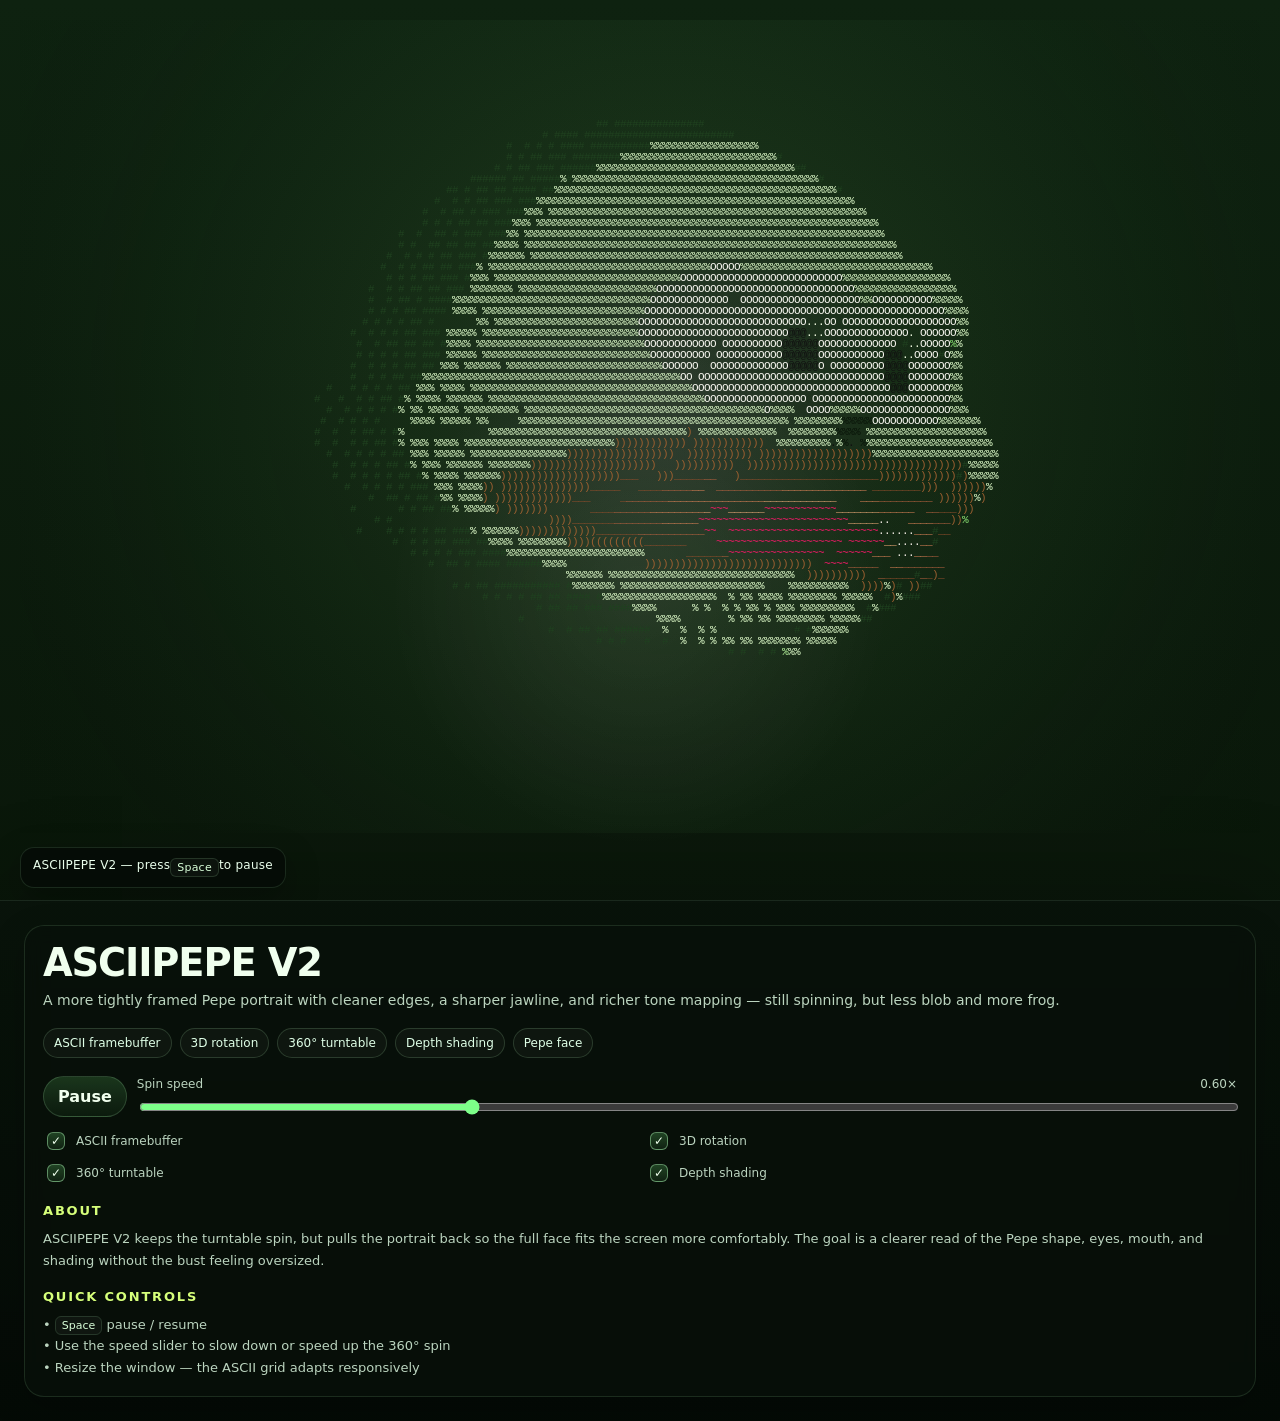
==== commit 2d96e4d4: "Increase asciipepe definition" ====
--- a/asciipepe/index.html
+++ b/asciipepe/index.html
@@ -351,12 +351,13 @@
       let showDepth = true;
 
       const ramp = ' .,:;=!*#%@';
-      const skinTones = ['#081408', '#102010', '#173217', '#1d441b', '#275b25', '#32722f', '#438a3d', '#5ea951', '#86c96d', '#c8f79f'];
-      const rimTones = ['#081408', '#102010', '#173217', '#204320'];
-      const cheekTones = ['#6c3b25', '#915030', '#b86d42', '#d99859'];
+      const skinTones = ['#061106', '#091709', '#0d1d0d', '#122412', '#173017', '#1d3c1b', '#245020', '#2d6328', '#387a31', '#45903b', '#56a94a', '#6fc85d', '#8be274', '#b4f29a', '#e2ffcc'];
+      const rimTones = ['#050d05', '#091509', '#0f1f0f', '#173017', '#204220', '#2d5529'];
+      const cheekTones = ['#4e2a1c', '#6c3a27', '#8d4d31', '#b46340', '#cf8154', '#e2a76d'];
       const eyeWhite = '#f7f6ef';
       const black = '#111111';
       const lip = '#9a5f31';
+      const mouthTones = ['#6f3b22', '#8d4d2b', '#b46340', '#d98257', '#efab78'];
       const tongue = '#ef1a67';
       const highlight = '#f6ffe7';
 
@@ -391,11 +392,12 @@
         ctx.setTransform(dpr, 0, 0, dpr, 0, 0);
 
         const compact = width <= 720 || height <= 680;
-        const frameBias = showFramebuffer ? 1 : 0.82;
-        charH = Math.max(compact ? 13 : 16, Math.min(compact ? 22 : 30, Math.floor(Math.min(width, height) / ((compact ? 26 : 22) / frameBias))));
-        charW = Math.max(8, Math.floor(charH * 0.6 * frameBias));
-        cols = Math.max(compact ? 30 : 44, Math.floor((width / charW) * frameBias));
-        rows = Math.max(compact ? 18 : 24, Math.floor((height / charH) * frameBias));
+        const targetRows = compact ? 42 : 69;
+        const frameBias = showFramebuffer ? 1 : 0.9;
+        charH = Math.max(compact ? 9 : 10, Math.min(compact ? 14 : 15, Math.floor(height / targetRows)));
+        charW = Math.max(5, Math.floor(charH * 0.58 * frameBias));
+        cols = Math.max(compact ? 36 : 60, Math.floor((width / charW) * frameBias));
+        rows = targetRows;
         ctx.font = `${charH}px ui-monospace, SFMono-Regular, Menlo, Monaco, Consolas, monospace`;
         ctx.textBaseline = 'top';
       }
@@ -440,7 +442,7 @@
         const ridge = showDepth ? clamp(z * 0.78 + light * 0.70 + 0.05 * Math.sin(t * 0.75 + x * 3.0), 0, 1) : 0.56;
         const toneIdx = Math.floor(clamp(ridge * (skinTones.length - 1), 0, skinTones.length - 1));
         let ch = ramp[Math.floor(ridge * (ramp.length - 1))];
-        let color = showDepth ? skinTones[toneIdx] : skinTones[4];
+        let color = showDepth ? skinTones[toneIdx] : skinTones[5];
         let priority = 1;
 
         if (profile < 0.18) {
@@ -451,7 +453,7 @@
 
         if (showDepth && edge > 0.41 && priority < 7) {
           ch = '%';
-          color = skinTones[Math.min(skinTones.length - 1, toneIdx + 1)];
+          color = skinTones[Math.min(skinTones.length - 1, toneIdx + 2)];
           priority = 7;
         }
 
@@ -497,12 +499,12 @@
         const cheekGlowR = ellipse(x, y, 0.22, 0.10, 0.17, 0.12);
         if (cheekGlowL <= 1 && priority < 5) {
           ch = ch === ' ' ? '.' : ch;
-          color = cheekTones[clamp(3 - Math.floor(cheekGlowL * 3), 0, 3)];
+          color = cheekTones[clamp(5 - Math.floor(cheekGlowL * 5), 0, 5)];
           priority = 5;
         }
         if (cheekGlowR <= 1 && priority < 5) {
           ch = ch === ' ' ? '.' : ch;
-          color = cheekTones[clamp(3 - Math.floor(cheekGlowR * 3), 0, 3)];
+          color = cheekTones[clamp(5 - Math.floor(cheekGlowR * 5), 0, 5)];
           priority = 5;
         }
 
@@ -518,7 +520,7 @@
         if (outerM <= 1 && priority < 8) { ch = ')'; color = lip; priority = 8; }
         if (innerM <= 1 && priority < 9) {
           ch = '_';
-          color = innerM < 0.72 ? (innerM > 0.55 ? '#f1cddc' : innerM > 0.38 ? tongue : '#ef7aaa') : '#eadfd8';
+          color = mouthTones[Math.min(mouthTones.length - 1, Math.max(0, 4 - Math.floor(innerM * 4)))];
           priority = 9;
         }
         if (tongueM <= 1 && priority < 10) { ch = '~'; color = tongue; priority = 10; }
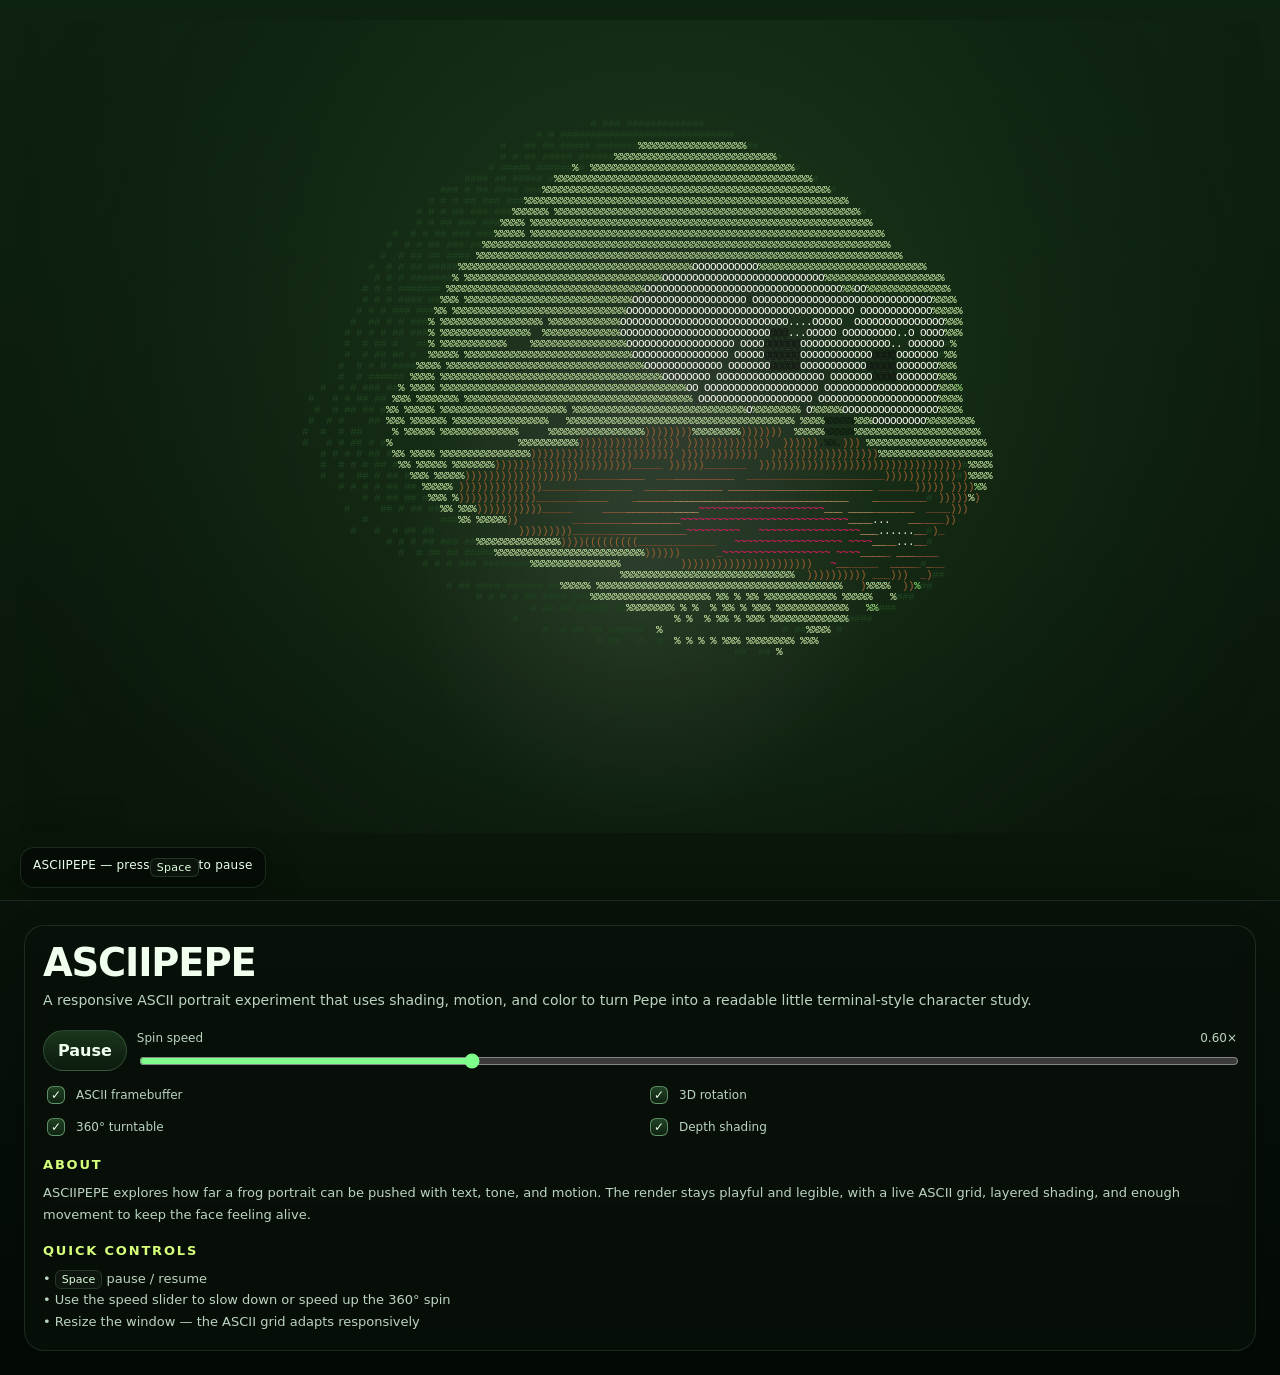
==== commit f8db1022: "Refine asciipepe copy and smile" ====
--- a/asciipepe/index.html
+++ b/asciipepe/index.html
@@ -3,7 +3,7 @@
   <head>
     <meta charset="UTF-8" />
     <meta name="viewport" content="width=device-width, initial-scale=1.0" />
-    <title>ASCIIPEPE V2</title>
+    <title>ASCIIPEPE</title>
     <style>
       :root {
         color-scheme: dark;
@@ -268,22 +268,15 @@
     <div class="shell">
       <div class="sceneWrap">
         <canvas id="scene" aria-label="Animated ASCII Pepe" role="img"></canvas>
-        <div class="note">ASCIIPEPE V2 — press <span class="kbd">Space</span> to pause</div>
+        <div class="note">ASCIIPEPE — press <span class="kbd">Space</span> to pause</div>
       </div>
       <aside class="panel">
         <div class="card">
-          <h1>ASCIIPEPE V2</h1>
+          <h1>ASCIIPEPE</h1>
           <p class="lede">
-            A more tightly framed Pepe portrait with cleaner edges, a sharper jawline, and richer tone mapping — still spinning, but less blob and more frog.
+            A responsive ASCII portrait experiment that uses shading, motion, and color to turn Pepe into a readable
+            little terminal-style character study.
           </p>
-
-          <div class="pillrow">
-            <span class="pill">ASCII framebuffer</span>
-            <span class="pill">3D rotation</span>
-            <span class="pill">360° turntable</span>
-            <span class="pill">Depth shading</span>
-            <span class="pill">Pepe face</span>
-          </div>
 
           <div class="controls">
             <button id="toggle" type="button">Pause</button>
@@ -303,9 +296,9 @@
           <div class="section">
             <h2>About</h2>
             <div class="meta">
-              ASCIIPEPE V2 keeps the turntable spin, but pulls the portrait back so the full face fits the screen more
-              comfortably. The goal is a clearer read of the Pepe shape, eyes, mouth, and shading without the bust
-              feeling oversized.
+              ASCIIPEPE explores how far a frog portrait can be pushed with text, tone, and motion. The render stays
+              playful and legible, with a live ASCII grid, layered shading, and enough movement to keep the face
+              feeling alive.
             </div>
           </div>
 
@@ -351,8 +344,8 @@
       let showDepth = true;
 
       const ramp = ' .,:;=!*#%@';
-      const skinTones = ['#061106', '#091709', '#0d1d0d', '#122412', '#173017', '#1d3c1b', '#245020', '#2d6328', '#387a31', '#45903b', '#56a94a', '#6fc85d', '#8be274', '#b4f29a', '#e2ffcc'];
-      const rimTones = ['#050d05', '#091509', '#0f1f0f', '#173017', '#204220', '#2d5529'];
+      const skinTones = ['#081208', '#0c180b', '#10200e', '#142810', '#173017', '#1f451d', '#275c23', '#2f7429', '#38902f', '#42ab34', '#50c43d', '#67d956', '#84e86d', '#abee86', '#d5f6ae'];
+      const rimTones = ['#061006', '#0a160a', '#101f10', '#173017', '#214521', '#2c5d2a'];
       const cheekTones = ['#4e2a1c', '#6c3a27', '#8d4d31', '#b46340', '#cf8154', '#e2a76d'];
       const eyeWhite = '#f7f6ef';
       const black = '#111111';
@@ -508,14 +501,14 @@
           priority = 5;
         }
 
-        const mouthCurve = 0.28 + 0.04 * Math.cos((x + 0.08) * 2.6);
+        const mouthCurve = 0.285 + 0.055 * ((x - 0.03) * (x - 0.03) * 4.4 - 0.34);
         const mouthBand = Math.abs(y - mouthCurve) < 0.020 && x > -0.48 && x < 0.58;
-        const mouthShade = Math.abs(y - (mouthCurve + 0.045)) < 0.016 && x > -0.36 && x < 0.50;
-        const outerM = ellipse(x, y, 0.02, 0.26, 0.72 * eyeSquash, 0.17);
-        const innerM = ellipse(x, y, 0.06, 0.29, 0.60 * eyeSquash, 0.12);
-        const tongueM = ellipse(x, y, -0.01, 0.33, 0.24 * eyeSquash, 0.070);
-        const toothM = ellipse(x, y, 0.31, 0.29, 0.09, 0.040);
-        const gumLine = Math.abs(y - (0.19 + 0.08 * Math.cos((x + 0.10) * 2.8))) < 0.022 && x > -0.44 && x < 0.56;
+        const mouthShade = Math.abs(y - (mouthCurve + 0.040)) < 0.016 && x > -0.36 && x < 0.50;
+        const outerM = ellipse(x, y, 0.02, 0.255, 0.74 * eyeSquash, 0.17);
+        const innerM = ellipse(x, y, 0.04, 0.285, 0.62 * eyeSquash, 0.118);
+        const tongueM = ellipse(x, y, -0.01, 0.328, 0.24 * eyeSquash, 0.068);
+        const toothM = ellipse(x, y, 0.33, 0.285, 0.09, 0.040);
+        const gumLine = Math.abs(y - (0.185 + 0.070 * Math.cos((x + 0.06) * 2.8))) < 0.022 && x > -0.44 && x < 0.56;
 
         if (outerM <= 1 && priority < 8) { ch = ')'; color = lip; priority = 8; }
         if (innerM <= 1 && priority < 9) {
@@ -529,8 +522,8 @@
         if (mouthBand && priority < 8) { ch = x < 0 ? '_' : '-'; color = lip; priority = 8; }
         if (mouthShade && priority < 7) { ch = ch === ' ' ? '.' : ch; color = lip; priority = 7; }
 
-        const cornerL = ellipse(x, y, -0.34 + turn * 0.03, 0.33, 0.11, 0.08);
-        const cornerR = ellipse(x, y, 0.40 + turn * 0.03, 0.33, 0.12, 0.085);
+        const cornerL = ellipse(x, y, -0.36 + turn * 0.03, 0.305, 0.11, 0.085);
+        const cornerR = ellipse(x, y, 0.42 + turn * 0.03, 0.302, 0.12, 0.088);
         if (cornerL <= 1 && priority < 9) { ch = '('; color = lip; priority = 9; }
         if (cornerR <= 1 && priority < 9) { ch = ')'; color = lip; priority = 9; }
 
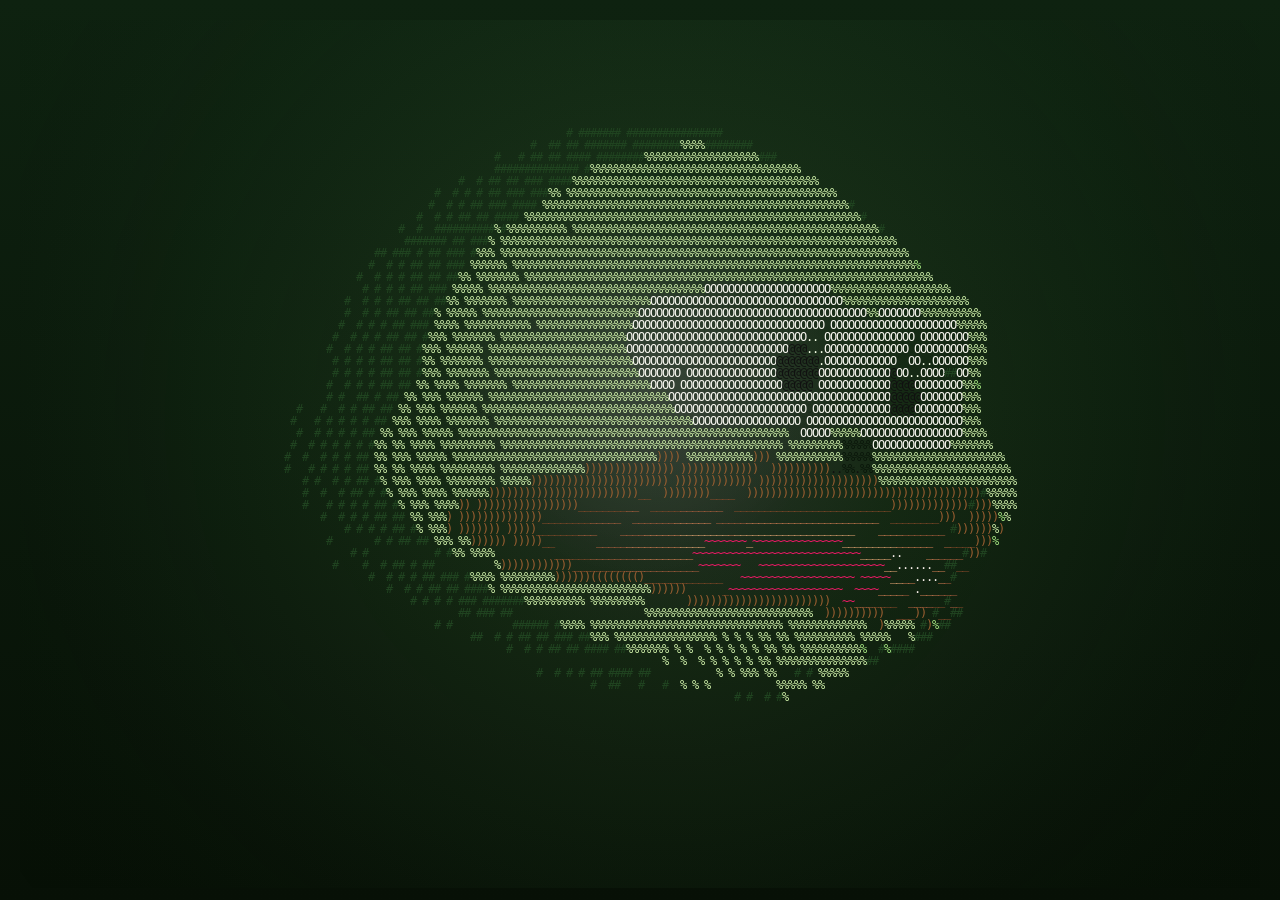
==== commit c40c51d6: "Simplify ASCIIPEPE page chrome" ====
--- a/asciipepe/index.html
+++ b/asciipepe/index.html
@@ -268,50 +268,7 @@
     <div class="shell">
       <div class="sceneWrap">
         <canvas id="scene" aria-label="Animated ASCII Pepe" role="img"></canvas>
-        <div class="note">ASCIIPEPE — press <span class="kbd">Space</span> to pause</div>
       </div>
-      <aside class="panel">
-        <div class="card">
-          <h1>ASCIIPEPE</h1>
-          <p class="lede">
-            A responsive ASCII portrait experiment that uses shading, motion, and color to turn Pepe into a readable
-            little terminal-style character study.
-          </p>
-
-          <div class="controls">
-            <button id="toggle" type="button">Pause</button>
-            <div class="slider">
-              <label for="speed"><span>Spin speed</span><span id="speedValue">0.6×</span></label>
-              <input id="speed" type="range" min="0" max="2" step="0.05" value="0.6" />
-            </div>
-          </div>
-
-          <div class="toggleGrid" aria-label="Render options">
-            <label class="toggleItem"><input id="framebufferToggle" type="checkbox" checked /> ASCII framebuffer</label>
-            <label class="toggleItem"><input id="rotationToggle" type="checkbox" checked /> 3D rotation</label>
-            <label class="toggleItem"><input id="turntableToggle" type="checkbox" checked /> 360° turntable</label>
-            <label class="toggleItem"><input id="depthToggle" type="checkbox" checked /> Depth shading</label>
-          </div>
-
-          <div class="section">
-            <h2>About</h2>
-            <div class="meta">
-              ASCIIPEPE explores how far a frog portrait can be pushed with text, tone, and motion. The render stays
-              playful and legible, with a live ASCII grid, layered shading, and enough movement to keep the face
-              feeling alive.
-            </div>
-          </div>
-
-          <div class="section">
-            <h2>Quick controls</h2>
-            <div class="meta">
-              <div>• <span class="kbd">Space</span> pause / resume</div>
-              <div>• Use the speed slider to slow down or speed up the 360° spin</div>
-              <div>• Resize the window — the ASCII grid adapts responsively</div>
-            </div>
-          </div>
-        </div>
-      </aside>
     </div>
 
     <script>
@@ -368,10 +325,10 @@
       };
 
       function syncFeatureState() {
-        showFramebuffer = framebufferToggle.checked;
-        showRotation = rotationToggle.checked;
-        showTurntable = turntableToggle.checked;
-        showDepth = depthToggle.checked;
+        showFramebuffer = framebufferToggle ? framebufferToggle.checked : true;
+        showRotation = rotationToggle ? rotationToggle.checked : true;
+        showTurntable = turntableToggle ? turntableToggle.checked : true;
+        showDepth = depthToggle ? depthToggle.checked : true;
       }
 
       function resize() {
@@ -633,29 +590,30 @@
 
       function setSpeed(v) {
         speed = v;
-        speedValue.textContent = `${Number(v).toFixed(2).replace(/\.00$/, '.0')}×`;
-      }
-
-      toggleBtn.addEventListener('click', () => {
+        if (speedValue) speedValue.textContent = `${Number(v).toFixed(2).replace(/\.00$/, '.0')}×`;
+      }
+
+      function togglePause() {
         paused = !paused;
         if (paused) frozenT = performance.now() * 0.001;
-        toggleBtn.textContent = paused ? 'Resume' : 'Pause';
+        if (toggleBtn) toggleBtn.textContent = paused ? 'Resume' : 'Pause';
+      }
+
+      if (toggleBtn) toggleBtn.addEventListener('click', togglePause);
+      if (speedInput) speedInput.addEventListener('input', (e) => setSpeed(parseFloat(e.target.value)));
+      [framebufferToggle, rotationToggle, turntableToggle, depthToggle].forEach((control) => {
+        if (control) control.addEventListener('change', () => { syncFeatureState(); resize(); });
       });
-      speedInput.addEventListener('input', (e) => setSpeed(parseFloat(e.target.value)));
-      framebufferToggle.addEventListener('change', () => { syncFeatureState(); resize(); });
-      rotationToggle.addEventListener('change', () => { syncFeatureState(); resize(); });
-      turntableToggle.addEventListener('change', () => { syncFeatureState(); resize(); });
-      depthToggle.addEventListener('change', () => { syncFeatureState(); resize(); });
       window.addEventListener('keydown', (e) => {
         if (e.code === 'Space') {
           e.preventDefault();
-          toggleBtn.click();
+          togglePause();
         }
       });
       window.addEventListener('resize', resize);
       syncFeatureState();
       resize();
-      setSpeed(parseFloat(speedInput.value));
+      setSpeed(parseFloat(speedInput ? speedInput.value : speed));
       drawFrame(performance.now());
     </script>
   </body>
